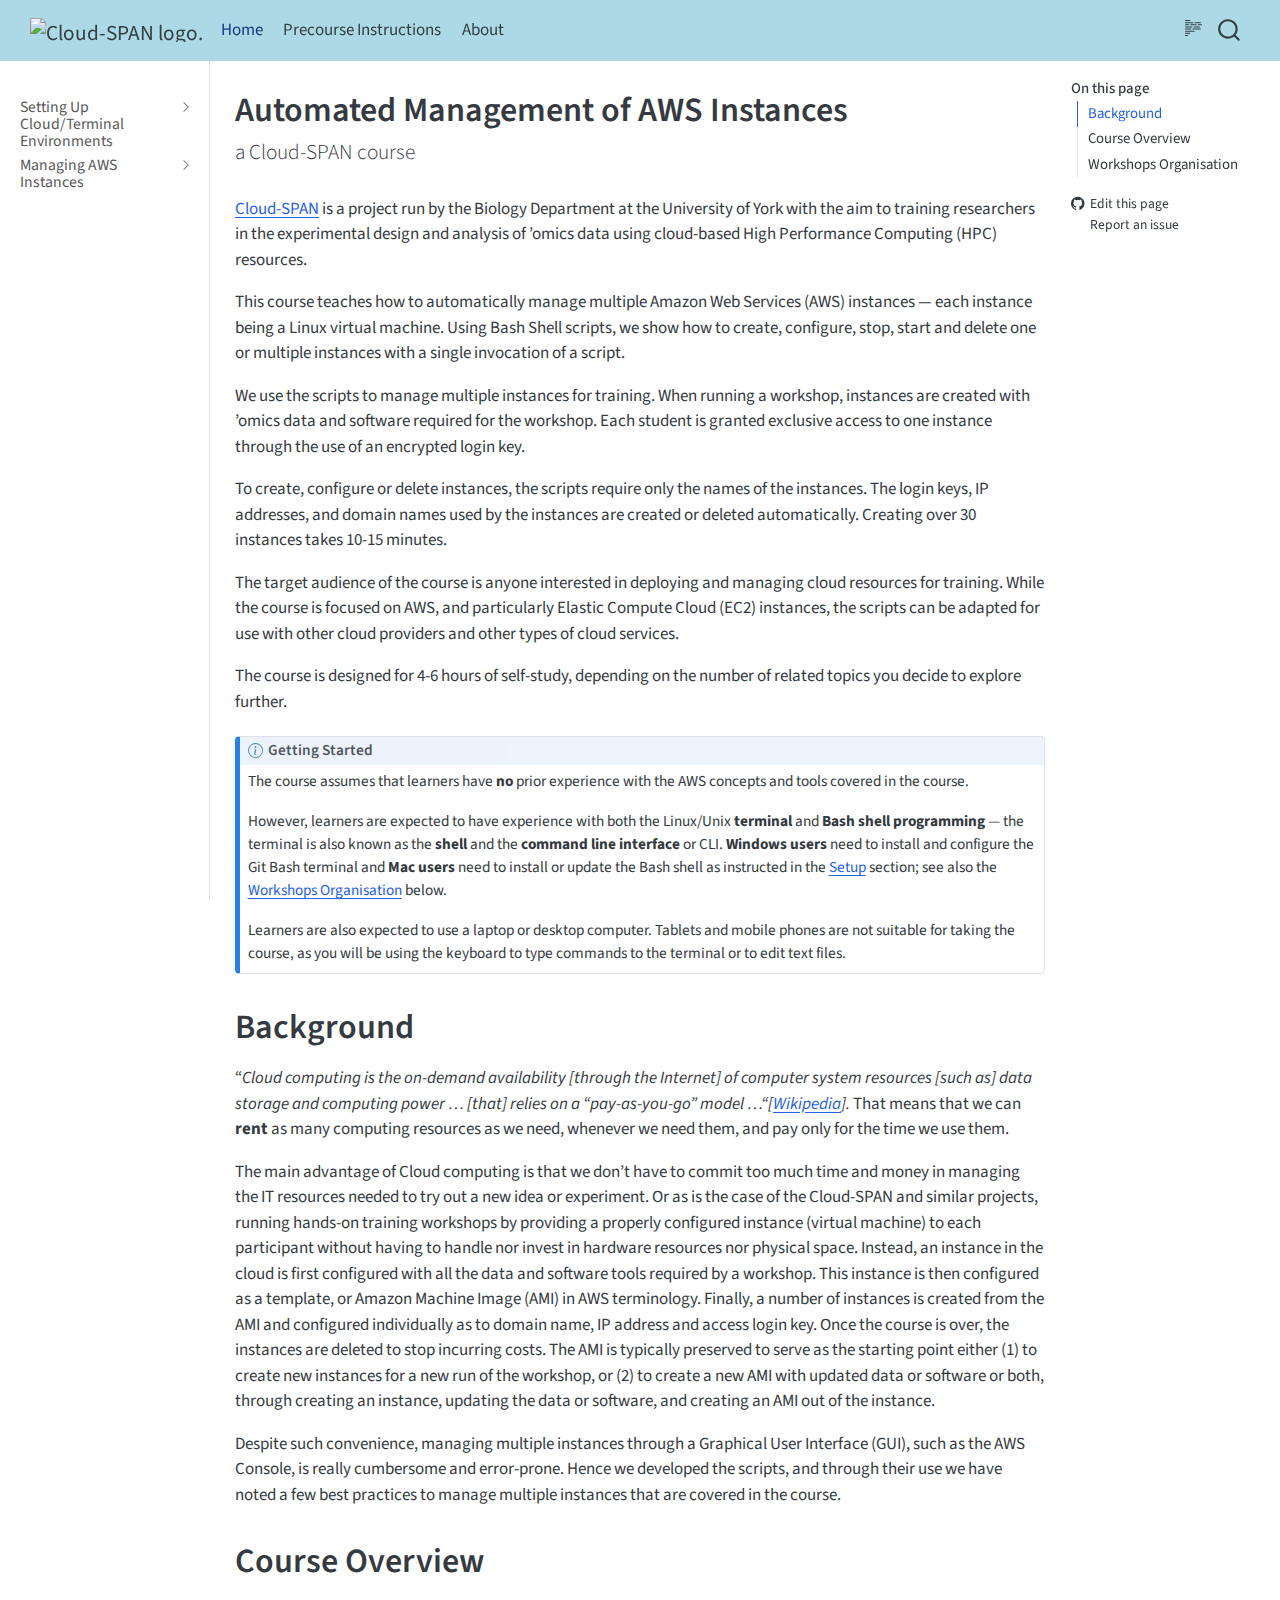
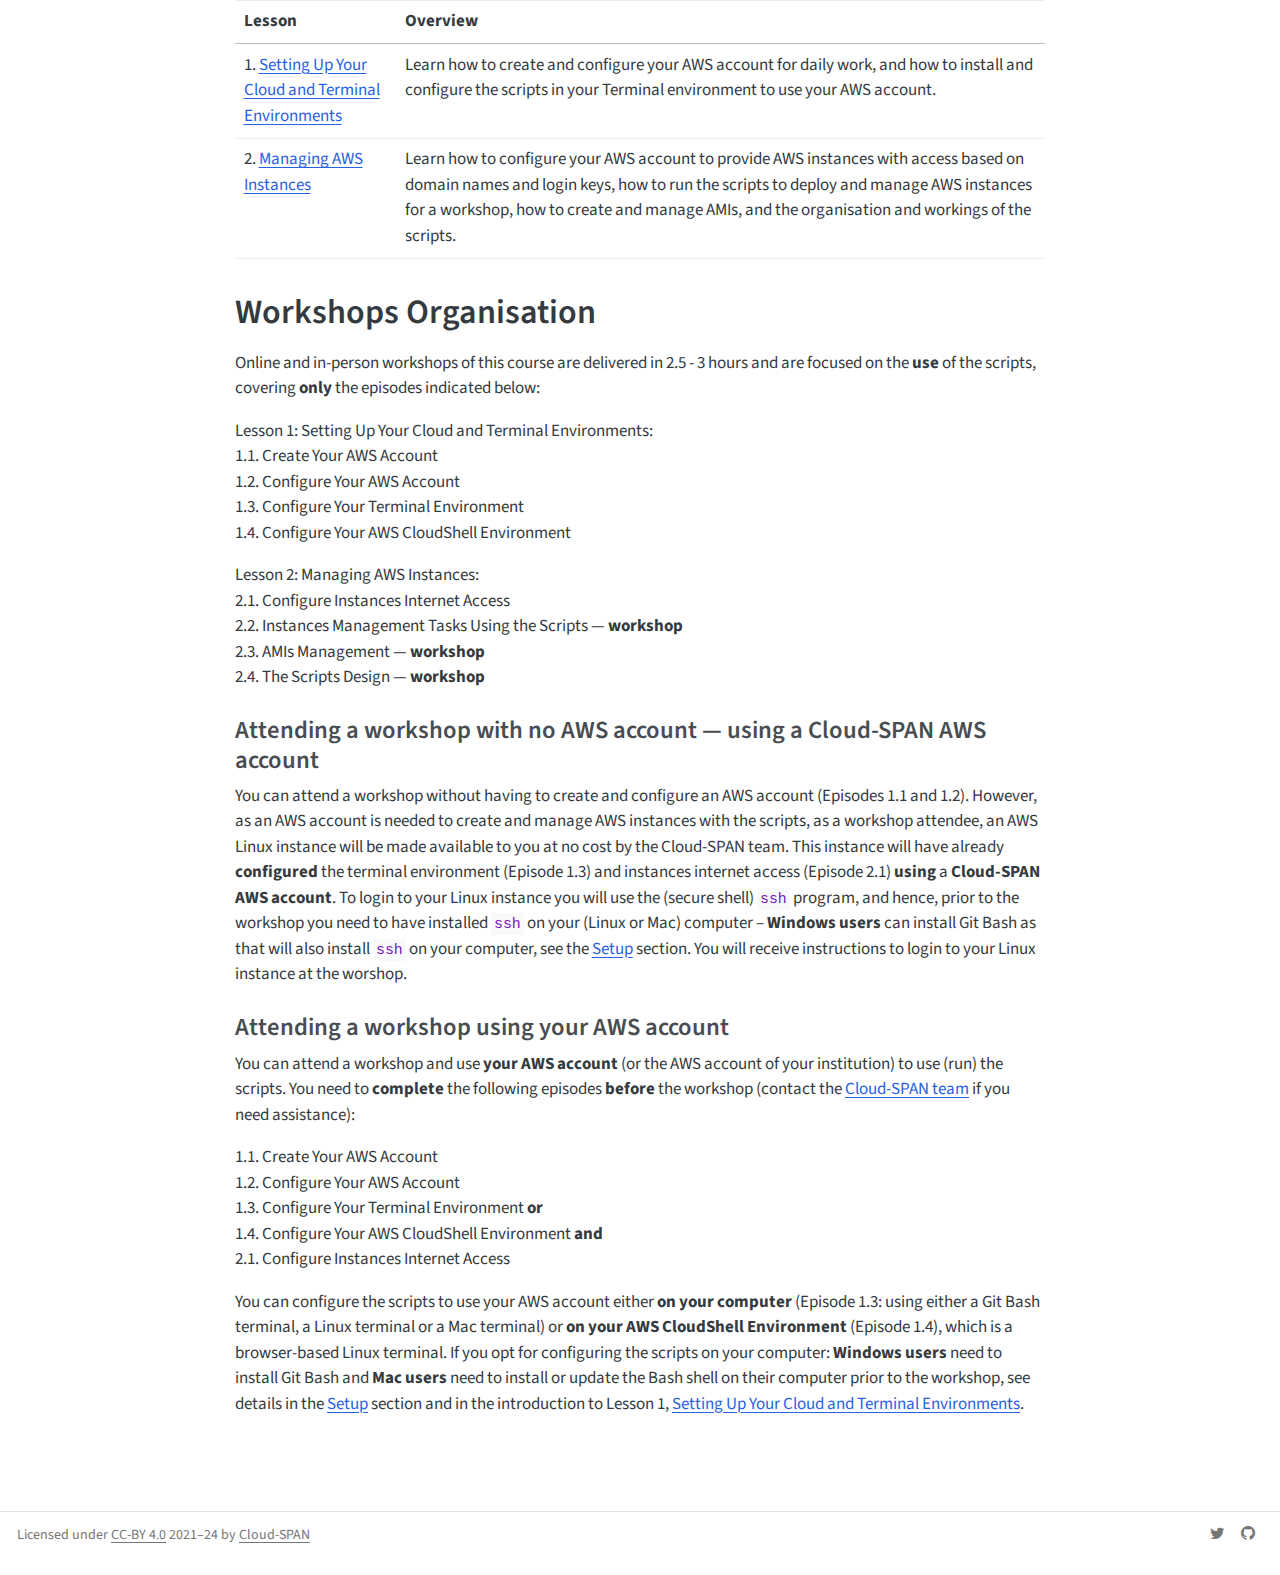
==== index.html @ 90056272 "Built site for gh-pages" ====
<!DOCTYPE html>
<html xmlns="http://www.w3.org/1999/xhtml" lang="en" xml:lang="en"><head>

<meta charset="utf-8">
<meta name="generator" content="quarto-1.4.555">

<meta name="viewport" content="width=device-width, initial-scale=1.0, user-scalable=yes">


<title>Automated Management of AWS Instances</title>
<style>
code{white-space: pre-wrap;}
span.smallcaps{font-variant: small-caps;}
div.columns{display: flex; gap: min(4vw, 1.5em);}
div.column{flex: auto; overflow-x: auto;}
div.hanging-indent{margin-left: 1.5em; text-indent: -1.5em;}
ul.task-list{list-style: none;}
ul.task-list li input[type="checkbox"] {
  width: 0.8em;
  margin: 0 0.8em 0.2em -1em; /* quarto-specific, see https://github.com/quarto-dev/quarto-cli/issues/4556 */ 
  vertical-align: middle;
}
</style>


<script src="site_libs/quarto-nav/quarto-nav.js"></script>
<script src="site_libs/clipboard/clipboard.min.js"></script>
<script src="site_libs/quarto-search/autocomplete.umd.js"></script>
<script src="site_libs/quarto-search/fuse.min.js"></script>
<script src="site_libs/quarto-search/quarto-search.js"></script>
<meta name="quarto:offset" content="./">
<link href="./images/cloud-span-icon.png" rel="icon" type="image/png">
<script src="site_libs/quarto-html/quarto.js"></script>
<script src="site_libs/quarto-html/popper.min.js"></script>
<script src="site_libs/quarto-html/tippy.umd.min.js"></script>
<script src="site_libs/quarto-html/anchor.min.js"></script>
<link href="site_libs/quarto-html/tippy.css" rel="stylesheet">
<link href="site_libs/quarto-html/quarto-syntax-highlighting.css" rel="stylesheet" id="quarto-text-highlighting-styles">
<script src="site_libs/bootstrap/bootstrap.min.js"></script>
<link href="site_libs/bootstrap/bootstrap-icons.css" rel="stylesheet">
<link href="site_libs/bootstrap/bootstrap.min.css" rel="stylesheet" id="quarto-bootstrap" data-mode="light">
<script id="quarto-search-options" type="application/json">{
  "location": "navbar",
  "copy-button": false,
  "collapse-after": 3,
  "panel-placement": "end",
  "type": "overlay",
  "limit": 50,
  "keyboard-shortcut": [
    "f",
    "/",
    "s"
  ],
  "show-item-context": false,
  "language": {
    "search-no-results-text": "No results",
    "search-matching-documents-text": "matching documents",
    "search-copy-link-title": "Copy link to search",
    "search-hide-matches-text": "Hide additional matches",
    "search-more-match-text": "more match in this document",
    "search-more-matches-text": "more matches in this document",
    "search-clear-button-title": "Clear",
    "search-text-placeholder": "",
    "search-detached-cancel-button-title": "Cancel",
    "search-submit-button-title": "Submit",
    "search-label": "Search"
  }
}</script>


<link rel="stylesheet" href="styles.css">
</head>

<body class="nav-sidebar docked nav-fixed">

<div id="quarto-search-results"></div>
  <header id="quarto-header" class="headroom fixed-top">
    <nav class="navbar navbar-expand-lg " data-bs-theme="dark">
      <div class="navbar-container container-fluid">
      <div class="navbar-brand-container mx-auto">
    <a href="./index.html" class="navbar-brand navbar-brand-logo">
    <img src="./images/cloud-span-icon.png" alt="Cloud-SPAN logo." class="navbar-logo">
    </a>
  </div>
            <div id="quarto-search" class="" title="Search"></div>
          <button class="navbar-toggler" type="button" data-bs-toggle="collapse" data-bs-target="#navbarCollapse" aria-controls="navbarCollapse" aria-expanded="false" aria-label="Toggle navigation" onclick="if (window.quartoToggleHeadroom) { window.quartoToggleHeadroom(); }">
  <span class="navbar-toggler-icon"></span>
</button>
          <div class="collapse navbar-collapse" id="navbarCollapse">
            <ul class="navbar-nav navbar-nav-scroll me-auto">
  <li class="nav-item">
    <a class="nav-link active" href="./index.html" aria-current="page"> 
<span class="menu-text">Home</span></a>
  </li>  
  <li class="nav-item">
    <a class="nav-link" href="./docs/miscellanea/precourse-instructions.html"> 
<span class="menu-text">Precourse Instructions</span></a>
  </li>  
  <li class="nav-item">
    <a class="nav-link" href="./docs/miscellanea/about.html"> 
<span class="menu-text">About</span></a>
  </li>  
</ul>
          </div> <!-- /navcollapse -->
          <div class="quarto-navbar-tools">
  <a href="" class="quarto-reader-toggle quarto-navigation-tool px-1" onclick="window.quartoToggleReader(); return false;" title="Toggle reader mode">
  <div class="quarto-reader-toggle-btn">
  <i class="bi"></i>
  </div>
</a>
</div>
      </div> <!-- /container-fluid -->
    </nav>
  <nav class="quarto-secondary-nav">
    <div class="container-fluid d-flex">
      <button type="button" class="quarto-btn-toggle btn" data-bs-toggle="collapse" data-bs-target=".quarto-sidebar-collapse-item" aria-controls="quarto-sidebar" aria-expanded="false" aria-label="Toggle sidebar navigation" onclick="if (window.quartoToggleHeadroom) { window.quartoToggleHeadroom(); }">
        <i class="bi bi-layout-text-sidebar-reverse"></i>
      </button>
        <nav class="quarto-page-breadcrumbs" aria-label="breadcrumb"><ol class="breadcrumb"><li class="breadcrumb-item">Automated Management of AWS Instances</li></ol></nav>
        <a class="flex-grow-1" role="button" data-bs-toggle="collapse" data-bs-target=".quarto-sidebar-collapse-item" aria-controls="quarto-sidebar" aria-expanded="false" aria-label="Toggle sidebar navigation" onclick="if (window.quartoToggleHeadroom) { window.quartoToggleHeadroom(); }">      
        </a>
    </div>
  </nav>
</header>
<!-- content -->
<div id="quarto-content" class="quarto-container page-columns page-rows-contents page-layout-full page-navbar">
<!-- sidebar -->
  <nav id="quarto-sidebar" class="sidebar collapse collapse-horizontal quarto-sidebar-collapse-item sidebar-navigation docked overflow-auto">
    <div class="sidebar-menu-container"> 
    <ul class="list-unstyled mt-1">
        <li class="sidebar-item sidebar-item-section">
      <div class="sidebar-item-container"> 
            <a href="./docs/lesson01-setting-work-envs/index.html" class="sidebar-item-text sidebar-link">
 <span class="menu-text">Setting Up Cloud/Terminal Environments</span></a>
          <a class="sidebar-item-toggle text-start collapsed" data-bs-toggle="collapse" data-bs-target="#quarto-sidebar-section-1" aria-expanded="false" aria-label="Toggle section">
            <i class="bi bi-chevron-right ms-2"></i>
          </a> 
      </div>
      <ul id="quarto-sidebar-section-1" class="collapse list-unstyled sidebar-section depth1 ">  
          <li class="sidebar-item">
  <div class="sidebar-item-container"> 
  <a href="./docs/lesson01-setting-work-envs/01-create-aws-account.html" class="sidebar-item-text sidebar-link">
 <span class="menu-text">Create Your AWS Account</span></a>
  </div>
</li>
          <li class="sidebar-item">
  <div class="sidebar-item-container"> 
  <a href="./docs/lesson01-setting-work-envs/02-configure-account.html" class="sidebar-item-text sidebar-link">
 <span class="menu-text">Configure Your AWS Account</span></a>
  </div>
</li>
          <li class="sidebar-item">
  <div class="sidebar-item-container"> 
  <a href="./docs/lesson01-setting-work-envs/03-configure-terminal.html" class="sidebar-item-text sidebar-link">
 <span class="menu-text">Configure Your Terminal Environment</span></a>
  </div>
</li>
          <li class="sidebar-item">
  <div class="sidebar-item-container"> 
  <a href="./docs/lesson01-setting-work-envs/04-configure-cloudshell.html" class="sidebar-item-text sidebar-link">
 <span class="menu-text">Configure Your AWS CloudShell Environment</span></a>
  </div>
</li>
      </ul>
  </li>
        <li class="sidebar-item sidebar-item-section">
      <div class="sidebar-item-container"> 
            <a href="./docs/lesson02-managing-aws-instances/index.html" class="sidebar-item-text sidebar-link">
 <span class="menu-text">Managing AWS Instances</span></a>
          <a class="sidebar-item-toggle text-start collapsed" data-bs-toggle="collapse" data-bs-target="#quarto-sidebar-section-2" aria-expanded="false" aria-label="Toggle section">
            <i class="bi bi-chevron-right ms-2"></i>
          </a> 
      </div>
      <ul id="quarto-sidebar-section-2" class="collapse list-unstyled sidebar-section depth1 ">  
          <li class="sidebar-item">
  <div class="sidebar-item-container"> 
  <a href="./docs/lesson02-managing-aws-instances/01-configure-instances-internet.html" class="sidebar-item-text sidebar-link">
 <span class="menu-text">01-configure-instances-internet.html</span></a>
  </div>
</li>
          <li class="sidebar-item">
  <div class="sidebar-item-container"> 
  <a href="./docs/lesson02-managing-aws-instances/02-instances-management.html" class="sidebar-item-text sidebar-link">
 <span class="menu-text">02-instances-management.html</span></a>
  </div>
</li>
          <li class="sidebar-item">
 <span class="menu-text">docs/lesson02-managing-aws-instances/03-amis-management.qmd</span>
  </li>
          <li class="sidebar-item">
 <span class="menu-text">docs/lesson02-managing-aws-instances/03-scripts-design.qmd</span>
  </li>
      </ul>
  </li>
    </ul>
    </div>
</nav>
<div id="quarto-sidebar-glass" class="quarto-sidebar-collapse-item" data-bs-toggle="collapse" data-bs-target=".quarto-sidebar-collapse-item"></div>
<!-- margin-sidebar -->
    <div id="quarto-margin-sidebar" class="sidebar margin-sidebar">
        <nav id="TOC" role="doc-toc" class="toc-active">
    <h2 id="toc-title">On this page</h2>
   
  <ul>
  <li><a href="#background" id="toc-background" class="nav-link active" data-scroll-target="#background">Background</a></li>
  <li><a href="#course-overview" id="toc-course-overview" class="nav-link" data-scroll-target="#course-overview">Course Overview</a></li>
  <li><a href="#workshops-organisation" id="toc-workshops-organisation" class="nav-link" data-scroll-target="#workshops-organisation">Workshops Organisation</a>
  <ul class="collapse">
  <li><a href="#attending-a-workshop-with-no-aws-account-using-a-cloud-span-aws-account" id="toc-attending-a-workshop-with-no-aws-account-using-a-cloud-span-aws-account" class="nav-link" data-scroll-target="#attending-a-workshop-with-no-aws-account-using-a-cloud-span-aws-account">Attending a workshop with no AWS account — using a Cloud-SPAN AWS account</a></li>
  <li><a href="#attending-a-workshop-using-your-aws-account" id="toc-attending-a-workshop-using-your-aws-account" class="nav-link" data-scroll-target="#attending-a-workshop-using-your-aws-account">Attending a workshop using your AWS account</a></li>
  </ul></li>
  </ul>
<div class="toc-actions"><ul><li><a href="https://github.com/Cloud-SPAN/nerc-metagenomics-v2q/edit/main/index.qmd" class="toc-action"><i class="bi bi-github"></i>Edit this page</a></li><li><a href="https://github.com/Cloud-SPAN/nerc-metagenomics-v2q/issues/new" class="toc-action"><i class="bi empty"></i>Report an issue</a></li></ul></div></nav>
    </div>
<!-- main -->
<main class="content column-body" id="quarto-document-content">

<header id="title-block-header" class="quarto-title-block default">
<div class="quarto-title">
<h1 class="title">Automated Management of AWS Instances</h1>
<p class="subtitle lead">a Cloud-SPAN course</p>
</div>



<div class="quarto-title-meta column-body">

    
  
    
  </div>
  


</header>


<p><a href="https://cloud-span.york.ac.uk">Cloud-SPAN</a> is a project run by the Biology Department at the University of York with the aim to training researchers in the experimental design and analysis of ’omics data using cloud-based High Performance Computing (HPC) resources.</p>
<p>This course teaches how to automatically manage multiple Amazon Web Services (AWS) instances — each instance being a Linux virtual machine. Using Bash Shell scripts, we show how to create, configure, stop, start and delete one or multiple instances with a single invocation of a script.</p>
<p>We use the scripts to manage multiple instances for training. When running a workshop, instances are created with ’omics data and software required for the workshop. Each student is granted exclusive access to one instance through the use of an encrypted login key.</p>
<p>To create, configure or delete instances, the scripts require only the names of the instances. The login keys, IP addresses, and domain names used by the instances are created or deleted automatically. Creating over 30 instances takes 10-15 minutes.</p>
<p>The target audience of the course is anyone interested in deploying and managing cloud resources for training. While the course is focused on AWS, and particularly Elastic Compute Cloud (EC2) instances, the scripts can be adapted for use with other cloud providers and other types of cloud services.</p>
<p>The course is designed for 4-6 hours of self-study, depending on the number of related topics you decide to explore further.</p>
<div class="callout callout-style-default callout-note callout-titled">
<div class="callout-header d-flex align-content-center">
<div class="callout-icon-container">
<i class="callout-icon"></i>
</div>
<div class="callout-title-container flex-fill">
Getting Started
</div>
</div>
<div class="callout-body-container callout-body">
<p>The course assumes that learners have <strong>no</strong> prior experience with the AWS concepts and tools covered in the course.</p>
<p>However, learners are expected to have experience with both the Linux/Unix <strong>terminal</strong> and <strong>Bash shell programming</strong> — the terminal is also known as the <strong>shell</strong> and the <strong>command line interface</strong> or CLI. <strong>Windows users</strong> need to install and configure the Git Bash terminal and <strong>Mac users</strong> need to install or update the Bash shell as instructed in the <a href="./docs/miscellanea/precourse-instructions.html">Setup</a> section; see also the <a href="#workshops-organisation">Workshops Organisation</a> below.</p>
<p>Learners are also expected to use a laptop or desktop computer. Tablets and mobile phones are not suitable for taking the course, as you will be using the keyboard to type commands to the terminal or to edit text files.</p>
</div>
</div>
<section id="background" class="level1">
<h1>Background</h1>
<p>“<em>Cloud computing is the on-demand availability [through the Internet] of computer system resources [such as] data storage and computing power … [that] relies on a “pay-as-you-go” model …“[<a href="https://en.wikipedia.org/wiki/Cloud_computing">Wikipedia</a>].</em> That means that we can <strong>rent</strong> as many computing resources as we need, whenever we need them, and pay only for the time we use them.</p>
<p>The main advantage of Cloud computing is that we don’t have to commit too much time and money in managing the IT resources needed to try out a new idea or experiment. Or as is the case of the Cloud-SPAN and similar projects, running hands-on training workshops by providing a properly configured instance (virtual machine) to each participant without having to handle nor invest in hardware resources nor physical space. Instead, an instance in the cloud is first configured with all the data and software tools required by a workshop. This instance is then configured as a template, or Amazon Machine Image (AMI) in AWS terminology. Finally, a number of instances is created from the AMI and configured individually as to domain name, IP address and access login key. Once the course is over, the instances are deleted to stop incurring costs. The AMI is typically preserved to serve as the starting point either (1) to create new instances for a new run of the workshop, or (2) to create a new AMI with updated data or software or both, through creating an instance, updating the data or software, and creating an AMI out of the instance.</p>
<p>Despite such convenience, managing multiple instances through a Graphical User Interface (GUI), such as the AWS Console, is really cumbersome and error-prone. Hence we developed the scripts, and through their use we have noted a few best practices to manage multiple instances that are covered in the course.</p>
</section>
<section id="course-overview" class="level1">
<h1>Course Overview</h1>
<table class="caption-top table">
<thead>
<tr class="header">
<th>Lesson</th>
<th>Overview</th>
</tr>
</thead>
<tbody>
<tr class="odd">
<td>1. <a href="https://cloud-span.github.io/cloud-admin-guide-1-setting-work-environments/">Setting Up Your Cloud and Terminal Environments</a></td>
<td>Learn how to create and configure your AWS account for daily work, and how to install and configure the scripts in your Terminal environment to use your AWS account.</td>
</tr>
<tr class="even">
<td>2. <a href="https://cloud-span.github.io/cloud-admin-guide-2-managing-aws-instances/">Managing AWS Instances</a></td>
<td>Learn how to configure your AWS account to provide AWS instances with access based on domain names and login keys, how to run the scripts to deploy and manage AWS instances for a workshop, how to create and manage AMIs, and the organisation and workings of the scripts.</td>
</tr>
</tbody>
</table>
</section>
<section id="workshops-organisation" class="level1">
<h1>Workshops Organisation</h1>
<p>Online and in-person workshops of this course are delivered in 2.5 - 3 hours and are focused on the <strong>use</strong> of the scripts, covering <strong>only</strong> the episodes indicated below:</p>
<p>Lesson 1: Setting Up Your Cloud and Terminal Environments:<br>
1.1. Create Your AWS Account<br>
1.2. Configure Your AWS Account<br>
1.3. Configure Your Terminal Environment<br>
1.4. Configure Your AWS CloudShell Environment</p>
<p>Lesson 2: Managing AWS Instances:<br>
2.1. Configure Instances Internet Access<br>
2.2. Instances Management Tasks Using the Scripts — <strong>workshop</strong><br>
2.3. AMIs Management — <strong>workshop</strong><br>
2.4. The Scripts Design — <strong>workshop</strong></p>
<section id="attending-a-workshop-with-no-aws-account-using-a-cloud-span-aws-account" class="level3">
<h3 class="anchored" data-anchor-id="attending-a-workshop-with-no-aws-account-using-a-cloud-span-aws-account">Attending a workshop with no AWS account — using a Cloud-SPAN AWS account</h3>
<p>You can attend a workshop without having to create and configure an AWS account (Episodes 1.1 and 1.2). However, as an AWS account is needed to create and manage AWS instances with the scripts, as a workshop attendee, an AWS Linux instance will be made available to you at no cost by the Cloud-SPAN team. This instance will have already <strong>configured</strong> the terminal environment (Episode 1.3) and instances internet access (Episode 2.1) <strong>using</strong> a <strong>Cloud-SPAN AWS account</strong>. To login to your Linux instance you will use the (secure shell) <code>ssh</code> program, and hence, prior to the workshop you need to have installed <code>ssh</code> on your (Linux or Mac) computer – <strong>Windows users</strong> can install Git Bash as that will also install <code>ssh</code> on your computer, see the <a href="./setup">Setup</a> section. You will receive instructions to login to your Linux instance at the worshop.</p>
</section>
<section id="attending-a-workshop-using-your-aws-account" class="level3">
<h3 class="anchored" data-anchor-id="attending-a-workshop-using-your-aws-account">Attending a workshop using your AWS account</h3>
<p>You can attend a workshop and use <strong>your AWS account</strong> (or the AWS account of your institution) to use (run) the scripts. You need to <strong>complete</strong> the following episodes <strong>before</strong> the workshop (contact the <a href="https://cloud-span.york.ac.uk/contact">Cloud-SPAN team</a> if you need assistance):</p>
<p>1.1. Create Your AWS Account<br>
1.2. Configure Your AWS Account<br>
1.3. Configure Your Terminal Environment <strong>or</strong><br>
1.4. Configure Your AWS CloudShell Environment <strong>and</strong><br>
2.1. Configure Instances Internet Access</p>
<p>You can configure the scripts to use your AWS account either <strong>on your computer</strong> (Episode 1.3: using either a Git Bash terminal, a Linux terminal or a Mac terminal) or <strong>on your AWS CloudShell Environment</strong> (Episode 1.4), which is a browser-based Linux terminal. If you opt for configuring the scripts on your computer: <strong>Windows users</strong> need to install Git Bash and&nbsp;<strong>Mac users</strong> need to install or update the Bash shell on their computer prior to the workshop, see details in the <a href="./setup">Setup</a> section and in the introduction to Lesson 1, <a href="https://cloud-span.github.io/cloud-admin-guide-1-setting-work-environments/">Setting Up Your Cloud and Terminal Environments</a>.</p>


</section>
</section>

<a onclick="window.scrollTo(0, 0); return false;" role="button" id="quarto-back-to-top"><i class="bi bi-arrow-up"></i> Back to top</a></main> <!-- /main -->
<script id="quarto-html-after-body" type="application/javascript">
window.document.addEventListener("DOMContentLoaded", function (event) {
  const toggleBodyColorMode = (bsSheetEl) => {
    const mode = bsSheetEl.getAttribute("data-mode");
    const bodyEl = window.document.querySelector("body");
    if (mode === "dark") {
      bodyEl.classList.add("quarto-dark");
      bodyEl.classList.remove("quarto-light");
    } else {
      bodyEl.classList.add("quarto-light");
      bodyEl.classList.remove("quarto-dark");
    }
  }
  const toggleBodyColorPrimary = () => {
    const bsSheetEl = window.document.querySelector("link#quarto-bootstrap");
    if (bsSheetEl) {
      toggleBodyColorMode(bsSheetEl);
    }
  }
  toggleBodyColorPrimary();  
  const icon = "";
  const anchorJS = new window.AnchorJS();
  anchorJS.options = {
    placement: 'right',
    icon: icon
  };
  anchorJS.add('.anchored');
  const isCodeAnnotation = (el) => {
    for (const clz of el.classList) {
      if (clz.startsWith('code-annotation-')) {                     
        return true;
      }
    }
    return false;
  }
  const clipboard = new window.ClipboardJS('.code-copy-button', {
    text: function(trigger) {
      const codeEl = trigger.previousElementSibling.cloneNode(true);
      for (const childEl of codeEl.children) {
        if (isCodeAnnotation(childEl)) {
          childEl.remove();
        }
      }
      return codeEl.innerText;
    }
  });
  clipboard.on('success', function(e) {
    // button target
    const button = e.trigger;
    // don't keep focus
    button.blur();
    // flash "checked"
    button.classList.add('code-copy-button-checked');
    var currentTitle = button.getAttribute("title");
    button.setAttribute("title", "Copied!");
    let tooltip;
    if (window.bootstrap) {
      button.setAttribute("data-bs-toggle", "tooltip");
      button.setAttribute("data-bs-placement", "left");
      button.setAttribute("data-bs-title", "Copied!");
      tooltip = new bootstrap.Tooltip(button, 
        { trigger: "manual", 
          customClass: "code-copy-button-tooltip",
          offset: [0, -8]});
      tooltip.show();    
    }
    setTimeout(function() {
      if (tooltip) {
        tooltip.hide();
        button.removeAttribute("data-bs-title");
        button.removeAttribute("data-bs-toggle");
        button.removeAttribute("data-bs-placement");
      }
      button.setAttribute("title", currentTitle);
      button.classList.remove('code-copy-button-checked');
    }, 1000);
    // clear code selection
    e.clearSelection();
  });
    var localhostRegex = new RegExp(/^(?:http|https):\/\/localhost\:?[0-9]*\//);
    var mailtoRegex = new RegExp(/^mailto:/);
      var filterRegex = new RegExp("https:\/\/Cloud-SPAN\.github\.io\/cloud-admin-guide-v2q\/");
    var isInternal = (href) => {
        return filterRegex.test(href) || localhostRegex.test(href) || mailtoRegex.test(href);
    }
    // Inspect non-navigation links and adorn them if external
 	var links = window.document.querySelectorAll('a[href]:not(.nav-link):not(.navbar-brand):not(.toc-action):not(.sidebar-link):not(.sidebar-item-toggle):not(.pagination-link):not(.no-external):not([aria-hidden]):not(.dropdown-item):not(.quarto-navigation-tool)');
    for (var i=0; i<links.length; i++) {
      const link = links[i];
      if (!isInternal(link.href)) {
        // undo the damage that might have been done by quarto-nav.js in the case of
        // links that we want to consider external
        if (link.dataset.originalHref !== undefined) {
          link.href = link.dataset.originalHref;
        }
      }
    }
  function tippyHover(el, contentFn, onTriggerFn, onUntriggerFn) {
    const config = {
      allowHTML: true,
      maxWidth: 500,
      delay: 100,
      arrow: false,
      appendTo: function(el) {
          return el.parentElement;
      },
      interactive: true,
      interactiveBorder: 10,
      theme: 'quarto',
      placement: 'bottom-start',
    };
    if (contentFn) {
      config.content = contentFn;
    }
    if (onTriggerFn) {
      config.onTrigger = onTriggerFn;
    }
    if (onUntriggerFn) {
      config.onUntrigger = onUntriggerFn;
    }
    window.tippy(el, config); 
  }
  const noterefs = window.document.querySelectorAll('a[role="doc-noteref"]');
  for (var i=0; i<noterefs.length; i++) {
    const ref = noterefs[i];
    tippyHover(ref, function() {
      // use id or data attribute instead here
      let href = ref.getAttribute('data-footnote-href') || ref.getAttribute('href');
      try { href = new URL(href).hash; } catch {}
      const id = href.replace(/^#\/?/, "");
      const note = window.document.getElementById(id);
      if (note) {
        return note.innerHTML;
      } else {
        return "";
      }
    });
  }
  const xrefs = window.document.querySelectorAll('a.quarto-xref');
  const processXRef = (id, note) => {
    // Strip column container classes
    const stripColumnClz = (el) => {
      el.classList.remove("page-full", "page-columns");
      if (el.children) {
        for (const child of el.children) {
          stripColumnClz(child);
        }
      }
    }
    stripColumnClz(note)
    if (id === null || id.startsWith('sec-')) {
      // Special case sections, only their first couple elements
      const container = document.createElement("div");
      if (note.children && note.children.length > 2) {
        container.appendChild(note.children[0].cloneNode(true));
        for (let i = 1; i < note.children.length; i++) {
          const child = note.children[i];
          if (child.tagName === "P" && child.innerText === "") {
            continue;
          } else {
            container.appendChild(child.cloneNode(true));
            break;
          }
        }
        if (window.Quarto?.typesetMath) {
          window.Quarto.typesetMath(container);
        }
        return container.innerHTML
      } else {
        if (window.Quarto?.typesetMath) {
          window.Quarto.typesetMath(note);
        }
        return note.innerHTML;
      }
    } else {
      // Remove any anchor links if they are present
      const anchorLink = note.querySelector('a.anchorjs-link');
      if (anchorLink) {
        anchorLink.remove();
      }
      if (window.Quarto?.typesetMath) {
        window.Quarto.typesetMath(note);
      }
      // TODO in 1.5, we should make sure this works without a callout special case
      if (note.classList.contains("callout")) {
        return note.outerHTML;
      } else {
        return note.innerHTML;
      }
    }
  }
  for (var i=0; i<xrefs.length; i++) {
    const xref = xrefs[i];
    tippyHover(xref, undefined, function(instance) {
      instance.disable();
      let url = xref.getAttribute('href');
      let hash = undefined; 
      if (url.startsWith('#')) {
        hash = url;
      } else {
        try { hash = new URL(url).hash; } catch {}
      }
      if (hash) {
        const id = hash.replace(/^#\/?/, "");
        const note = window.document.getElementById(id);
        if (note !== null) {
          try {
            const html = processXRef(id, note.cloneNode(true));
            instance.setContent(html);
          } finally {
            instance.enable();
            instance.show();
          }
        } else {
          // See if we can fetch this
          fetch(url.split('#')[0])
          .then(res => res.text())
          .then(html => {
            const parser = new DOMParser();
            const htmlDoc = parser.parseFromString(html, "text/html");
            const note = htmlDoc.getElementById(id);
            if (note !== null) {
              const html = processXRef(id, note);
              instance.setContent(html);
            } 
          }).finally(() => {
            instance.enable();
            instance.show();
          });
        }
      } else {
        // See if we can fetch a full url (with no hash to target)
        // This is a special case and we should probably do some content thinning / targeting
        fetch(url)
        .then(res => res.text())
        .then(html => {
          const parser = new DOMParser();
          const htmlDoc = parser.parseFromString(html, "text/html");
          const note = htmlDoc.querySelector('main.content');
          if (note !== null) {
            // This should only happen for chapter cross references
            // (since there is no id in the URL)
            // remove the first header
            if (note.children.length > 0 && note.children[0].tagName === "HEADER") {
              note.children[0].remove();
            }
            const html = processXRef(null, note);
            instance.setContent(html);
          } 
        }).finally(() => {
          instance.enable();
          instance.show();
        });
      }
    }, function(instance) {
    });
  }
      let selectedAnnoteEl;
      const selectorForAnnotation = ( cell, annotation) => {
        let cellAttr = 'data-code-cell="' + cell + '"';
        let lineAttr = 'data-code-annotation="' +  annotation + '"';
        const selector = 'span[' + cellAttr + '][' + lineAttr + ']';
        return selector;
      }
      const selectCodeLines = (annoteEl) => {
        const doc = window.document;
        const targetCell = annoteEl.getAttribute("data-target-cell");
        const targetAnnotation = annoteEl.getAttribute("data-target-annotation");
        const annoteSpan = window.document.querySelector(selectorForAnnotation(targetCell, targetAnnotation));
        const lines = annoteSpan.getAttribute("data-code-lines").split(",");
        const lineIds = lines.map((line) => {
          return targetCell + "-" + line;
        })
        let top = null;
        let height = null;
        let parent = null;
        if (lineIds.length > 0) {
            //compute the position of the single el (top and bottom and make a div)
            const el = window.document.getElementById(lineIds[0]);
            top = el.offsetTop;
            height = el.offsetHeight;
            parent = el.parentElement.parentElement;
          if (lineIds.length > 1) {
            const lastEl = window.document.getElementById(lineIds[lineIds.length - 1]);
            const bottom = lastEl.offsetTop + lastEl.offsetHeight;
            height = bottom - top;
          }
          if (top !== null && height !== null && parent !== null) {
            // cook up a div (if necessary) and position it 
            let div = window.document.getElementById("code-annotation-line-highlight");
            if (div === null) {
              div = window.document.createElement("div");
              div.setAttribute("id", "code-annotation-line-highlight");
              div.style.position = 'absolute';
              parent.appendChild(div);
            }
            div.style.top = top - 2 + "px";
            div.style.height = height + 4 + "px";
            div.style.left = 0;
            let gutterDiv = window.document.getElementById("code-annotation-line-highlight-gutter");
            if (gutterDiv === null) {
              gutterDiv = window.document.createElement("div");
              gutterDiv.setAttribute("id", "code-annotation-line-highlight-gutter");
              gutterDiv.style.position = 'absolute';
              const codeCell = window.document.getElementById(targetCell);
              const gutter = codeCell.querySelector('.code-annotation-gutter');
              gutter.appendChild(gutterDiv);
            }
            gutterDiv.style.top = top - 2 + "px";
            gutterDiv.style.height = height + 4 + "px";
          }
          selectedAnnoteEl = annoteEl;
        }
      };
      const unselectCodeLines = () => {
        const elementsIds = ["code-annotation-line-highlight", "code-annotation-line-highlight-gutter"];
        elementsIds.forEach((elId) => {
          const div = window.document.getElementById(elId);
          if (div) {
            div.remove();
          }
        });
        selectedAnnoteEl = undefined;
      };
        // Handle positioning of the toggle
    window.addEventListener(
      "resize",
      throttle(() => {
        elRect = undefined;
        if (selectedAnnoteEl) {
          selectCodeLines(selectedAnnoteEl);
        }
      }, 10)
    );
    function throttle(fn, ms) {
    let throttle = false;
    let timer;
      return (...args) => {
        if(!throttle) { // first call gets through
            fn.apply(this, args);
            throttle = true;
        } else { // all the others get throttled
            if(timer) clearTimeout(timer); // cancel #2
            timer = setTimeout(() => {
              fn.apply(this, args);
              timer = throttle = false;
            }, ms);
        }
      };
    }
      // Attach click handler to the DT
      const annoteDls = window.document.querySelectorAll('dt[data-target-cell]');
      for (const annoteDlNode of annoteDls) {
        annoteDlNode.addEventListener('click', (event) => {
          const clickedEl = event.target;
          if (clickedEl !== selectedAnnoteEl) {
            unselectCodeLines();
            const activeEl = window.document.querySelector('dt[data-target-cell].code-annotation-active');
            if (activeEl) {
              activeEl.classList.remove('code-annotation-active');
            }
            selectCodeLines(clickedEl);
            clickedEl.classList.add('code-annotation-active');
          } else {
            // Unselect the line
            unselectCodeLines();
            clickedEl.classList.remove('code-annotation-active');
          }
        });
      }
  const findCites = (el) => {
    const parentEl = el.parentElement;
    if (parentEl) {
      const cites = parentEl.dataset.cites;
      if (cites) {
        return {
          el,
          cites: cites.split(' ')
        };
      } else {
        return findCites(el.parentElement)
      }
    } else {
      return undefined;
    }
  };
  var bibliorefs = window.document.querySelectorAll('a[role="doc-biblioref"]');
  for (var i=0; i<bibliorefs.length; i++) {
    const ref = bibliorefs[i];
    const citeInfo = findCites(ref);
    if (citeInfo) {
      tippyHover(citeInfo.el, function() {
        var popup = window.document.createElement('div');
        citeInfo.cites.forEach(function(cite) {
          var citeDiv = window.document.createElement('div');
          citeDiv.classList.add('hanging-indent');
          citeDiv.classList.add('csl-entry');
          var biblioDiv = window.document.getElementById('ref-' + cite);
          if (biblioDiv) {
            citeDiv.innerHTML = biblioDiv.innerHTML;
          }
          popup.appendChild(citeDiv);
        });
        return popup.innerHTML;
      });
    }
  }
});
</script>
</div> <!-- /content -->
<footer class="footer">
  <div class="nav-footer">
    <div class="nav-footer-left">
<p>Licensed under <a href="https://creativecommons.org/licenses/by/4.0/">CC-BY 4.0</a> 2021–24 by <a href="https://cloud-span.york.ac.uk/">Cloud-SPAN</a></p>
</div>   
    <div class="nav-footer-center">
      &nbsp;
    <div class="toc-actions d-sm-block d-md-none"><ul><li><a href="https://github.com/Cloud-SPAN/nerc-metagenomics-v2q/edit/main/index.qmd" class="toc-action"><i class="bi bi-github"></i>Edit this page</a></li><li><a href="https://github.com/Cloud-SPAN/nerc-metagenomics-v2q/issues/new" class="toc-action"><i class="bi empty"></i>Report an issue</a></li></ul></div></div>
    <div class="nav-footer-right">
      <ul class="footer-items list-unstyled">
    <li class="nav-item compact">
    <a class="nav-link" href="https://twitter.com/SpanCloud">
      <i class="bi bi-twitter" role="img" aria-label="Quarto Twitter">
</i> 
    </a>
  </li>  
    <li class="nav-item compact">
    <a class="nav-link" href="https://github.com/Cloud-SPAN/nerc-metagenomics-v2q">
      <i class="bi bi-github" role="img" aria-label="Quarto GitHub">
</i> 
    </a>
  </li>  
</ul>
    </div>
  </div>
</footer>




</body></html>
---- site_libs/quarto-html/tippy.css ----
.tippy-box[data-animation=fade][data-state=hidden]{opacity:0}[data-tippy-root]{max-width:calc(100vw - 10px)}.tippy-box{position:relative;background-color:#333;color:#fff;border-radius:4px;font-size:14px;line-height:1.4;white-space:normal;outline:0;transition-property:transform,visibility,opacity}.tippy-box[data-placement^=top]>.tippy-arrow{bottom:0}.tippy-box[data-placement^=top]>.tippy-arrow:before{bottom:-7px;left:0;border-width:8px 8px 0;border-top-color:initial;transform-origin:center top}.tippy-box[data-placement^=bottom]>.tippy-arrow{top:0}.tippy-box[data-placement^=bottom]>.tippy-arrow:before{top:-7px;left:0;border-width:0 8px 8px;border-bottom-color:initial;transform-origin:center bottom}.tippy-box[data-placement^=left]>.tippy-arrow{right:0}.tippy-box[data-placement^=left]>.tippy-arrow:before{border-width:8px 0 8px 8px;border-left-color:initial;right:-7px;transform-origin:center left}.tippy-box[data-placement^=right]>.tippy-arrow{left:0}.tippy-box[data-placement^=right]>.tippy-arrow:before{left:-7px;border-width:8px 8px 8px 0;border-right-color:initial;transform-origin:center right}.tippy-box[data-inertia][data-state=visible]{transition-timing-function:cubic-bezier(.54,1.5,.38,1.11)}.tippy-arrow{width:16px;height:16px;color:#333}.tippy-arrow:before{content:"";position:absolute;border-color:transparent;border-style:solid}.tippy-content{position:relative;padding:5px 9px;z-index:1}
---- site_libs/quarto-html/quarto-syntax-highlighting.css ----
/* quarto syntax highlight colors */
:root {
  --quarto-hl-al-color: #ff5555;
  --quarto-hl-an-color: #ff79c6;
  --quarto-hl-at-color: #ff79c6;
  --quarto-hl-bn-color: #bd93f9;
  --quarto-hl-bu-color: #8be9fd;
  --quarto-hl-ch-color: #f1fa8c;
  --quarto-hl-co-color: #6272a4;
  --quarto-hl-cv-color: #8be9fd;
  --quarto-hl-cn-color: #bd93f9;
  --quarto-hl-cf-color: #ff79c6;
  --quarto-hl-dt-color: #8be9fd;
  --quarto-hl-dv-color: #bd93f9;
  --quarto-hl-do-color: #ffb86c;
  --quarto-hl-er-color: #ff5555;
  --quarto-hl-ex-color: #8be9fd;
  --quarto-hl-fl-color: #bd93f9;
  --quarto-hl-fu-color: #50fa7b;
  --quarto-hl-im-color: #ff79c6;
  --quarto-hl-in-color: #f1fa8c;
  --quarto-hl-kw-color: #ff79c6;
  --quarto-hl-op-color: #f8f8f2;
  --quarto-hl-pp-color: #ff79c6;
  --quarto-hl-re-color: #8be9fd;
  --quarto-hl-sc-color: #ff79c6;
  --quarto-hl-ss-color: #f1fa8c;
  --quarto-hl-st-color: #f1fa8c;
  --quarto-hl-va-color: #8be9fd;
  --quarto-hl-vs-color: #f1fa8c;
  --quarto-hl-wa-color: #ff5555;
}

/* other quarto variables */
:root {
  --quarto-font-monospace: SFMono-Regular, Menlo, Monaco, Consolas, "Liberation Mono", "Courier New", monospace;
}

code span.al {
  font-weight: bold;
  color: #ff5555;
}

code span.an {
  color: #ff79c6;
}

code span.at {
  color: #ff79c6;
}

code span.bn {
  color: #bd93f9;
}

code span.bu {
  color: #8be9fd;
}

code span.ch {
  color: #f1fa8c;
}

code span.co {
  color: #6272a4;
}

code span.cv {
  color: #8be9fd;
}

code span.cn {
  font-weight: bold;
  color: #bd93f9;
}

code span.cf {
  color: #ff79c6;
}

code span.dt {
  font-style: italic;
  color: #8be9fd;
}

code span.dv {
  color: #bd93f9;
}

code span.do {
  color: #ffb86c;
}

code span.er {
  color: #ff5555;
  text-decoration: underline;
}

code span.ex {
  color: #8be9fd;
}

code span.fl {
  color: #bd93f9;
}

code span.fu {
  color: #50fa7b;
}

code span.im {
  color: #ff79c6;
}

code span.in {
  color: #f1fa8c;
}

code span.kw {
  color: #ff79c6;
}

pre > code.sourceCode > span {
  color: #f8f8f2;
}

code span {
  color: #f8f8f2;
}

code.sourceCode > span {
  color: #f8f8f2;
}

div.sourceCode,
div.sourceCode pre.sourceCode {
  color: #f8f8f2;
}

code span.op {
  color: #f8f8f2;
}

code span.pp {
  color: #ff79c6;
}

code span.re {
  color: #8be9fd;
}

code span.sc {
  color: #ff79c6;
}

code span.ss {
  color: #f1fa8c;
}

code span.st {
  color: #f1fa8c;
}

code span.va {
  color: #8be9fd;
}

code span.vs {
  color: #f1fa8c;
}

code span.wa {
  color: #ff5555;
}

.prevent-inlining {
  content: "</";
}

/*# sourceMappingURL=debc5d5d77c3f9108843748ff7464032.css.map */
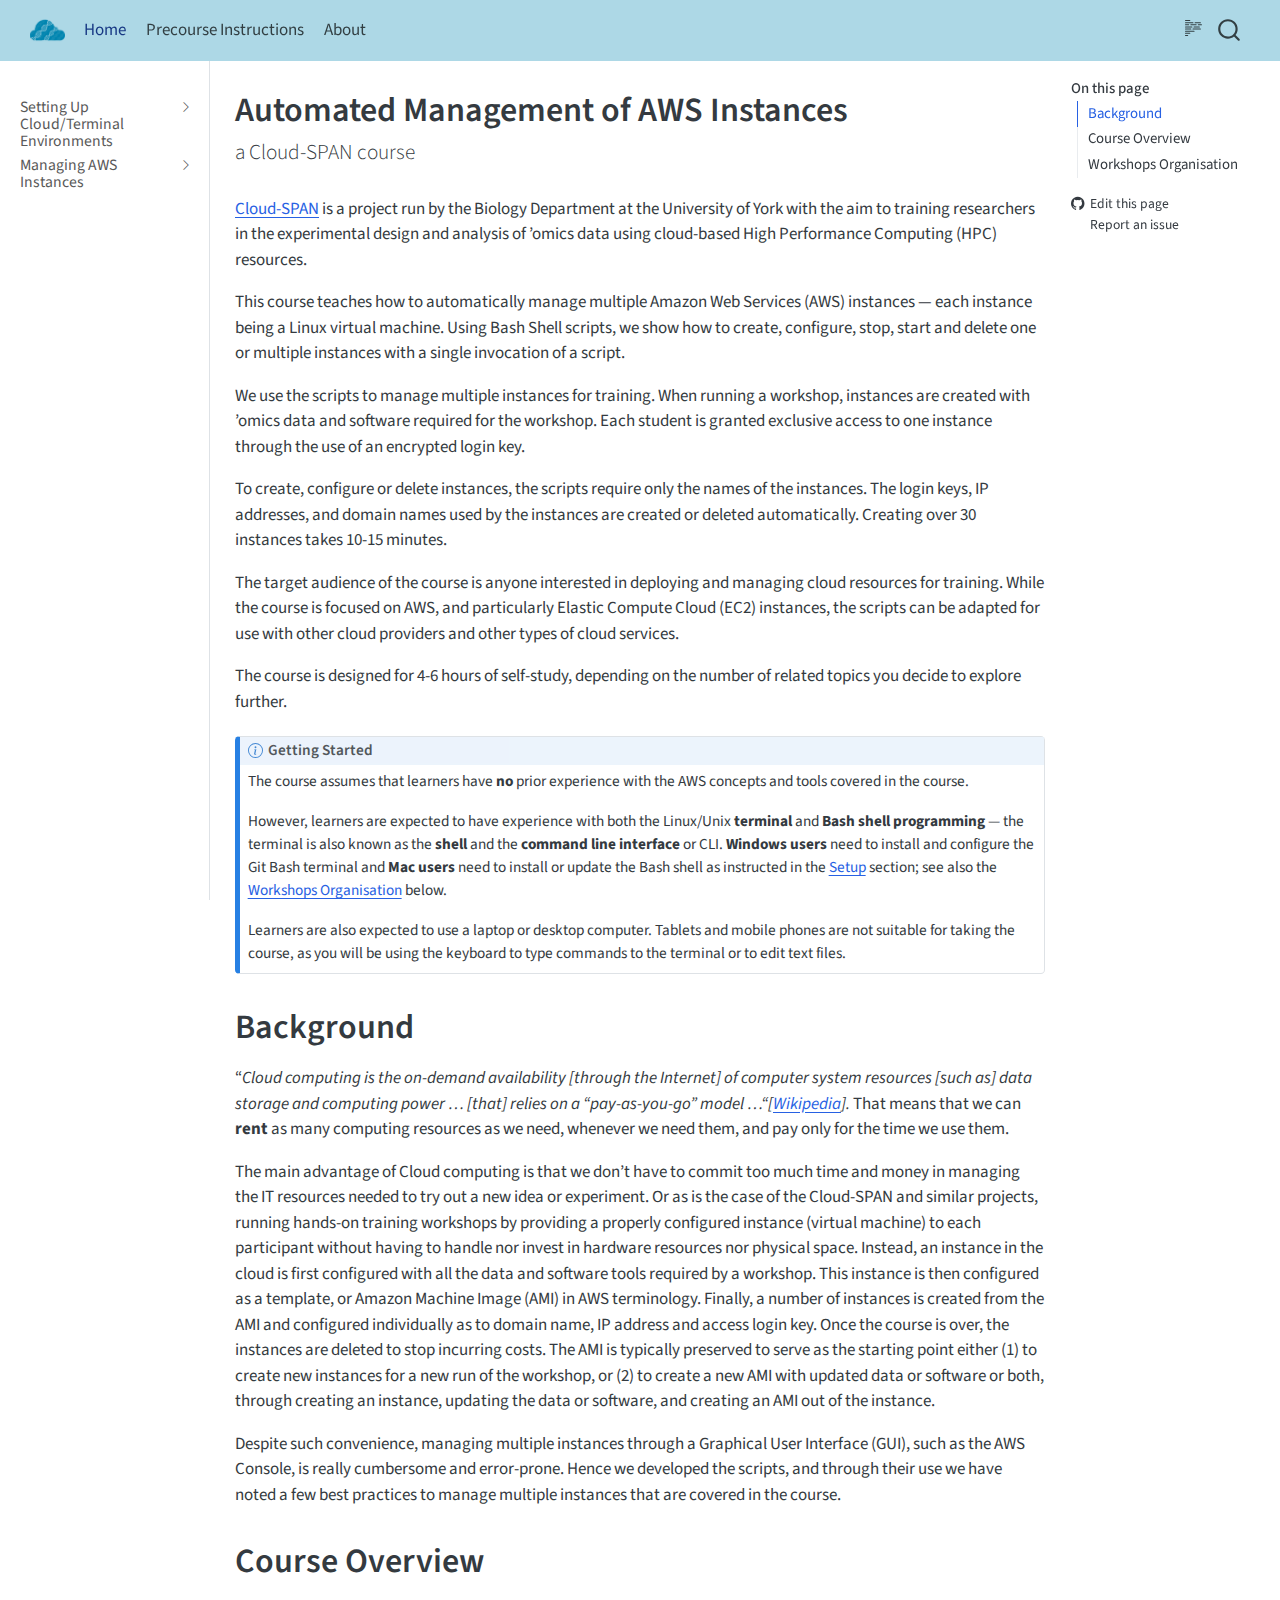
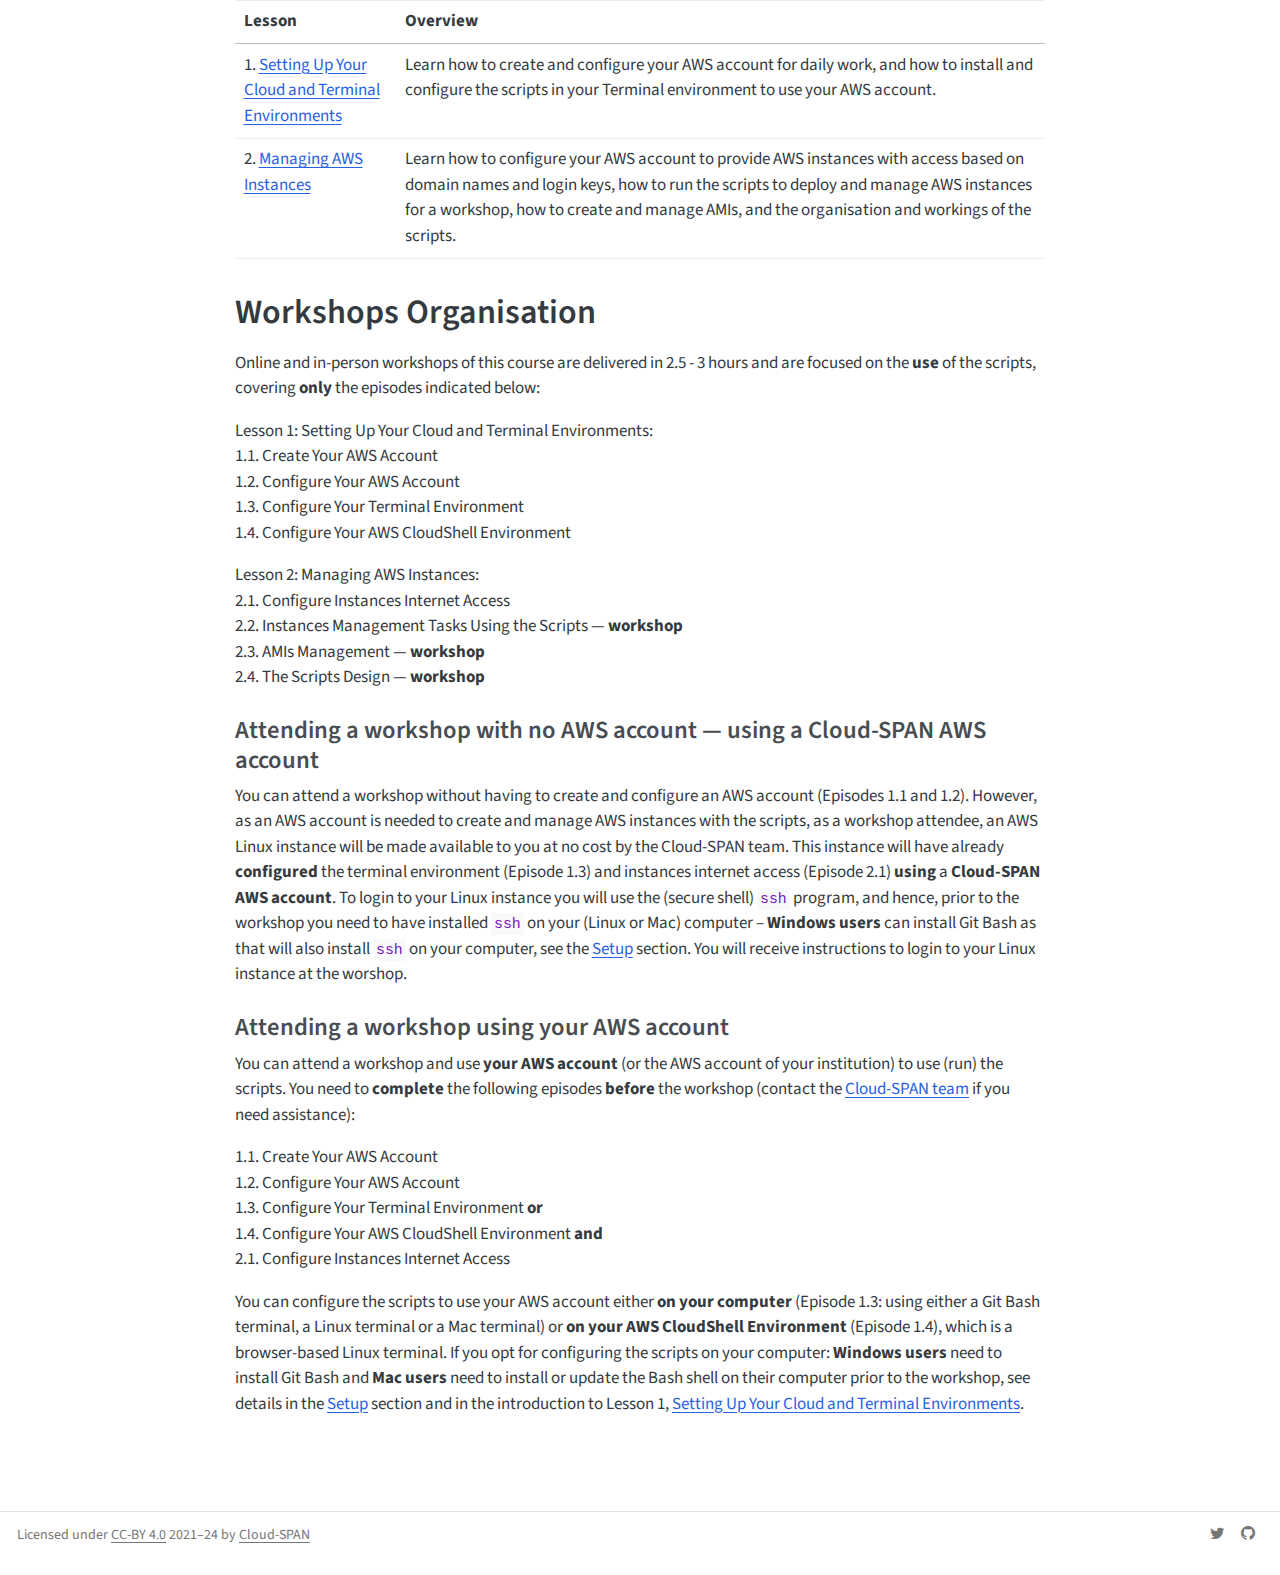
==== commit efe246fd: "Built site for gh-pages" ====
--- a/index.html
+++ b/index.html
@@ -175,13 +175,13 @@
           <li class="sidebar-item">
   <div class="sidebar-item-container"> 
   <a href="./docs/lesson02-managing-aws-instances/01-configure-instances-internet.html" class="sidebar-item-text sidebar-link">
- <span class="menu-text">01-configure-instances-internet.html</span></a>
+ <span class="menu-text">Configure Instances Internet Access</span></a>
   </div>
 </li>
           <li class="sidebar-item">
   <div class="sidebar-item-container"> 
   <a href="./docs/lesson02-managing-aws-instances/02-instances-management.html" class="sidebar-item-text sidebar-link">
- <span class="menu-text">02-instances-management.html</span></a>
+ <span class="menu-text">Instances Management Tasks Using the Scripts</span></a>
   </div>
 </li>
           <li class="sidebar-item">
@@ -308,7 +308,7 @@
 1.3. Configure Your Terminal Environment <strong>or</strong><br>
 1.4. Configure Your AWS CloudShell Environment <strong>and</strong><br>
 2.1. Configure Instances Internet Access</p>
-<p>You can configure the scripts to use your AWS account either <strong>on your computer</strong> (Episode 1.3: using either a Git Bash terminal, a Linux terminal or a Mac terminal) or <strong>on your AWS CloudShell Environment</strong> (Episode 1.4), which is a browser-based Linux terminal. If you opt for configuring the scripts on your computer: <strong>Windows users</strong> need to install Git Bash and&nbsp;<strong>Mac users</strong> need to install or update the Bash shell on their computer prior to the workshop, see details in the <a href="./setup">Setup</a> section and in the introduction to Lesson 1, <a href="https://cloud-span.github.io/cloud-admin-guide-1-setting-work-environments/">Setting Up Your Cloud and Terminal Environments</a>.</p>
+<p>You can configure the scripts to use your AWS account either <strong>on your computer</strong> (Episode 1.3: using either a Git Bash terminal, a Linux terminal or a Mac terminal) or <strong>on your AWS CloudShell Environment</strong> (Episode 1.4), which is a browser-based Linux terminal. If you opt for configuring the scripts on your computer: <strong>Windows users</strong> need to install Git Bash and <strong>Mac users</strong> need to install or update the Bash shell on their computer prior to the workshop, see details in the <a href="./docs/miscellanea/precourse-instructions.html">Setup</a> section and in the introduction to Lesson 1, <a href="./docs/lesson01-setting-work-envs/index.html">Setting Up Your Cloud and Terminal Environments</a>.</p>
 
 
 </section>
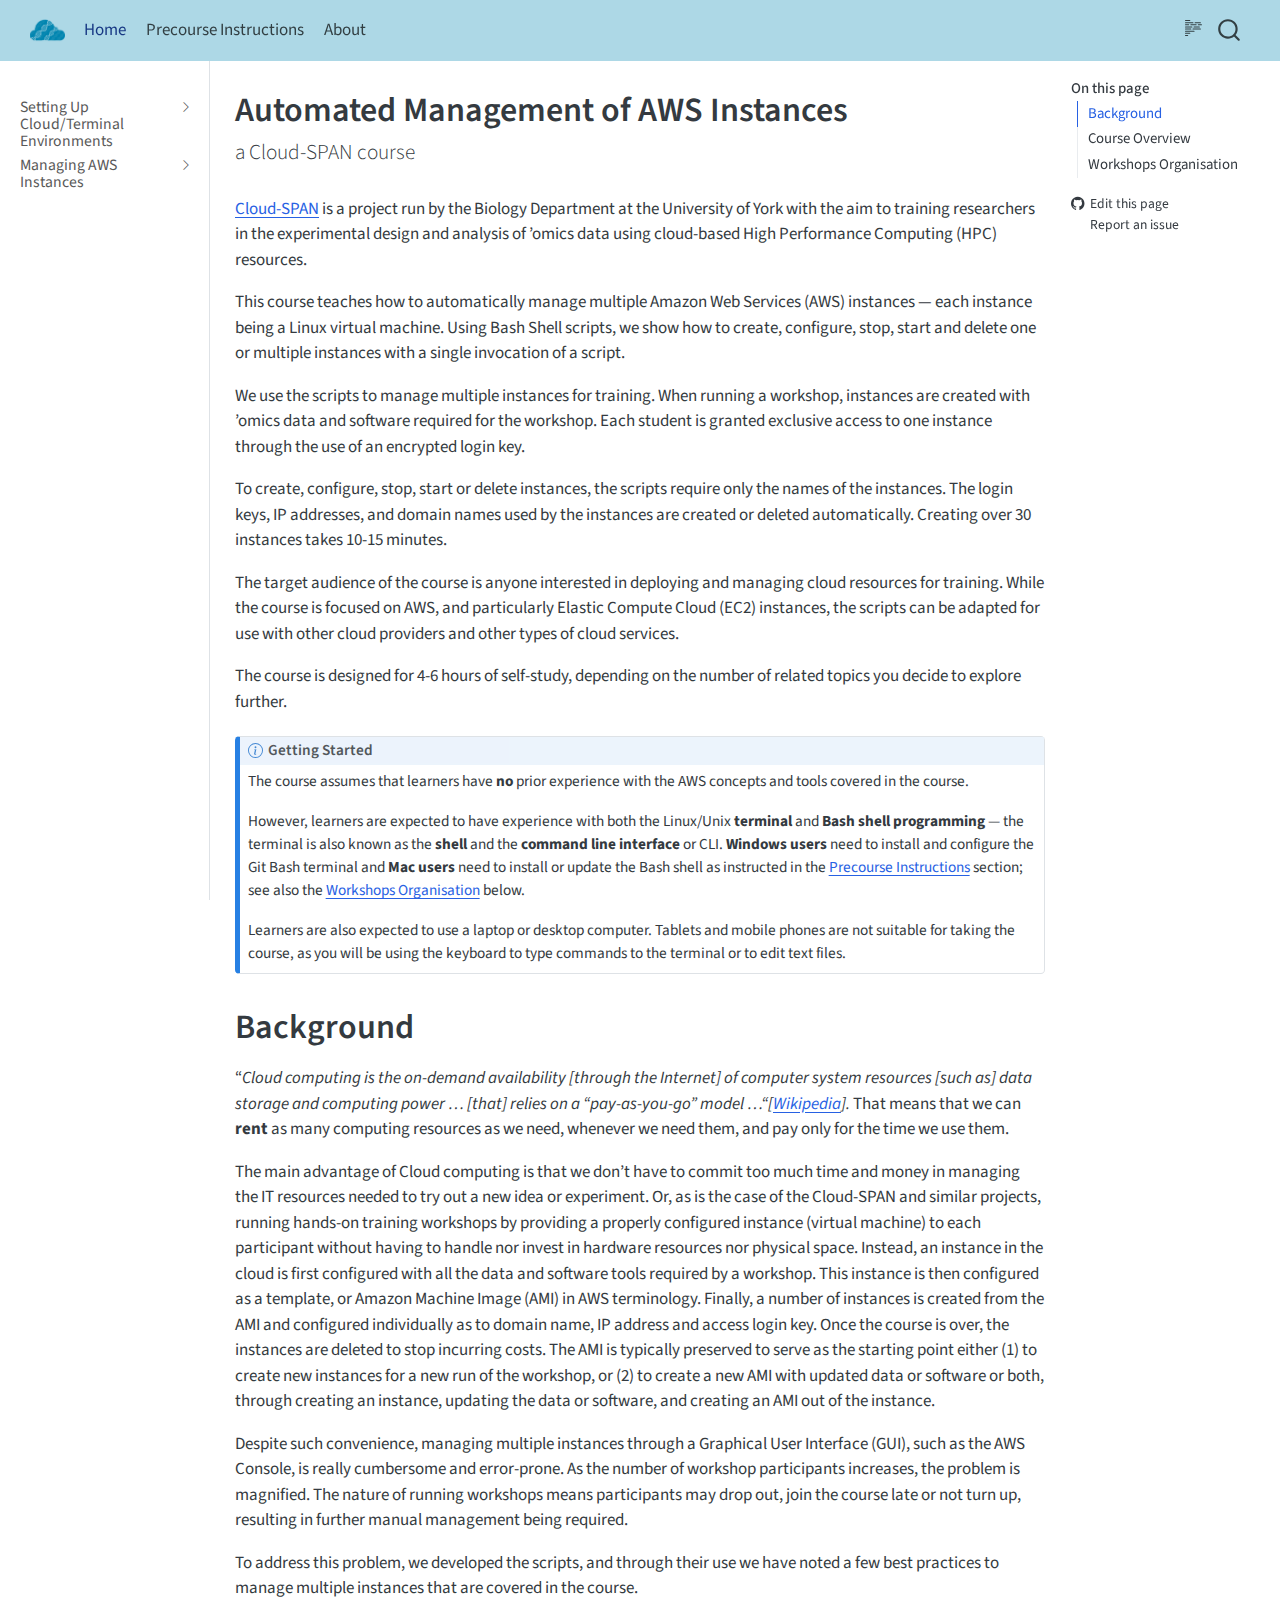
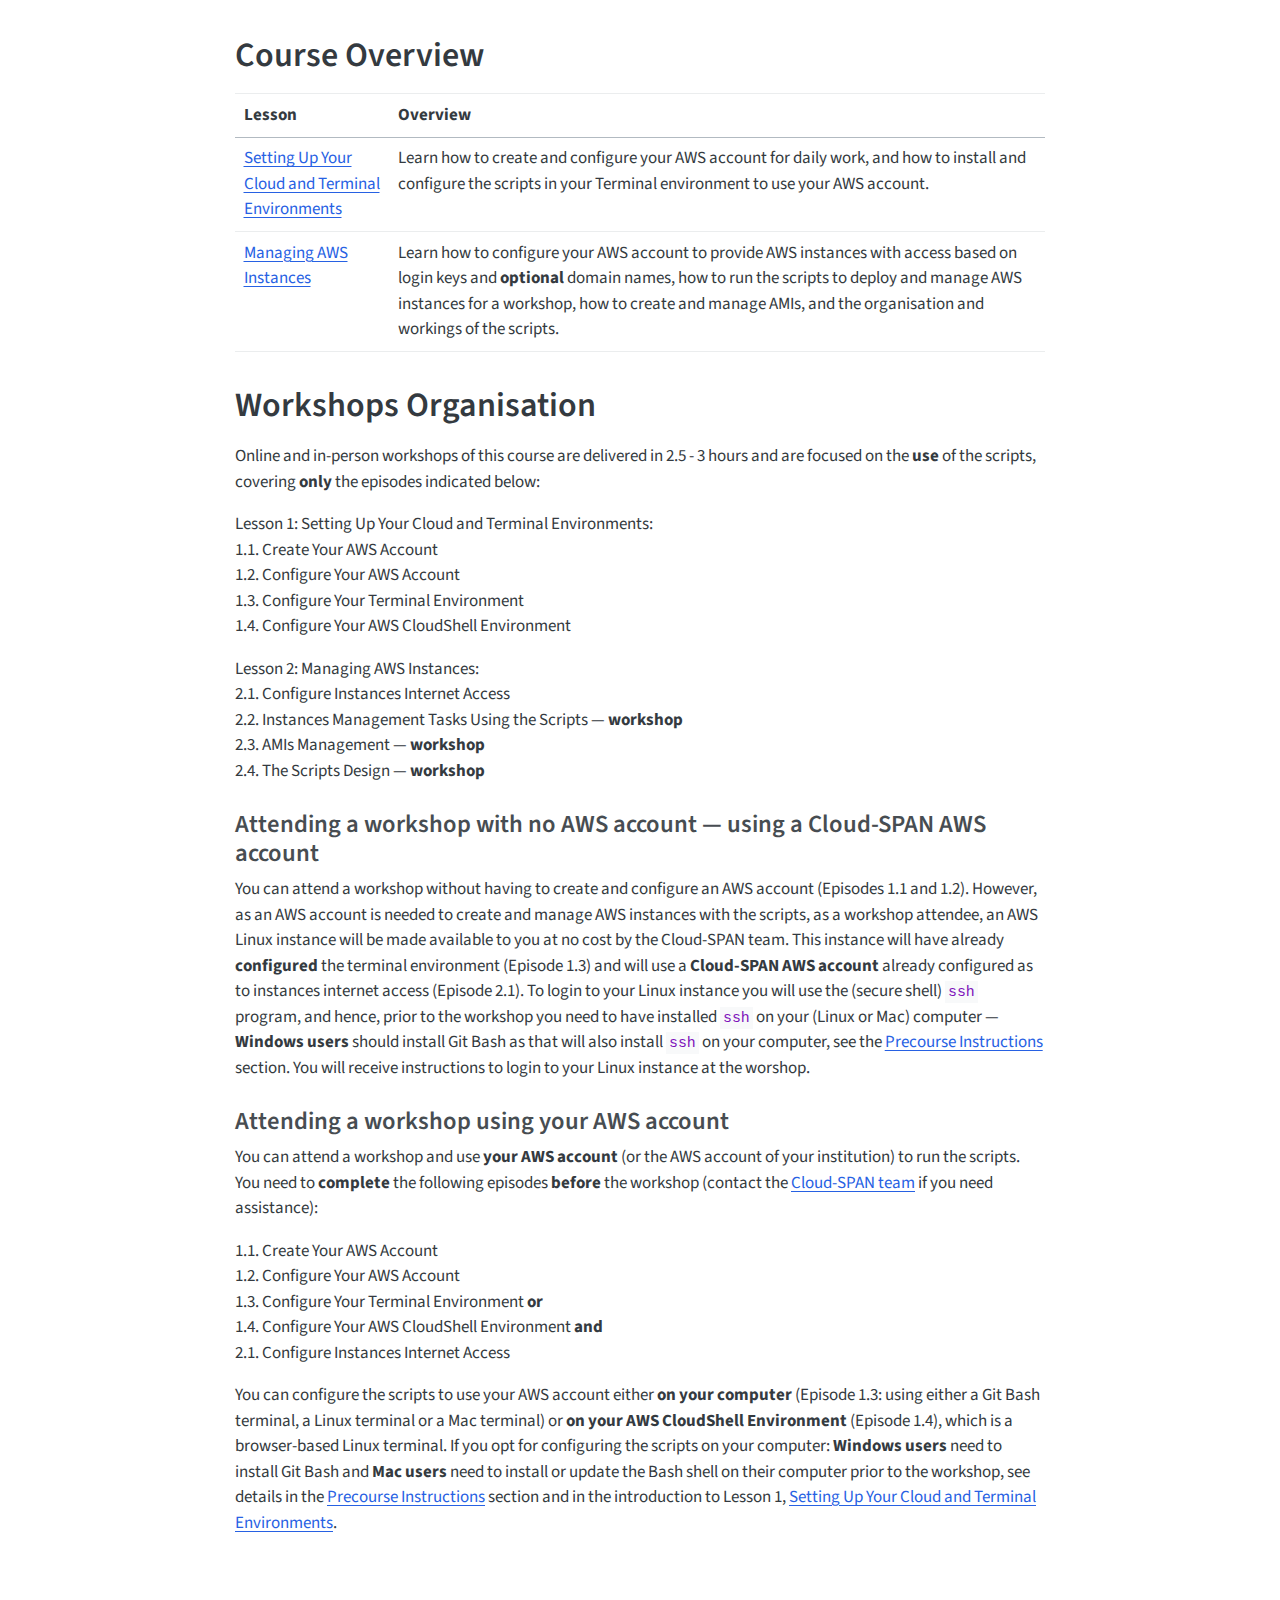
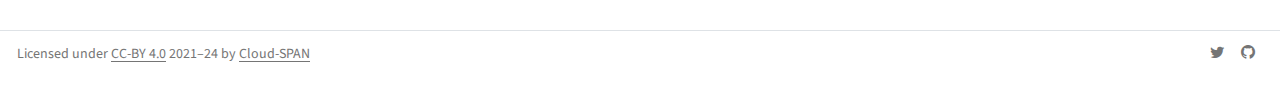
==== commit 85fc2d9c: "Built site for gh-pages" ====
--- a/index.html
+++ b/index.html
@@ -2,7 +2,7 @@
 <html xmlns="http://www.w3.org/1999/xhtml" lang="en" xml:lang="en"><head>
 
 <meta charset="utf-8">
-<meta name="generator" content="quarto-1.4.555">
+<meta name="generator" content="quarto-1.5.57">
 
 <meta name="viewport" content="width=device-width, initial-scale=1.0, user-scalable=yes">
 
@@ -83,7 +83,7 @@
     </a>
   </div>
             <div id="quarto-search" class="" title="Search"></div>
-          <button class="navbar-toggler" type="button" data-bs-toggle="collapse" data-bs-target="#navbarCollapse" aria-controls="navbarCollapse" aria-expanded="false" aria-label="Toggle navigation" onclick="if (window.quartoToggleHeadroom) { window.quartoToggleHeadroom(); }">
+          <button class="navbar-toggler" type="button" data-bs-toggle="collapse" data-bs-target="#navbarCollapse" aria-controls="navbarCollapse" role="menu" aria-expanded="false" aria-label="Toggle navigation" onclick="if (window.quartoToggleHeadroom) { window.quartoToggleHeadroom(); }">
   <span class="navbar-toggler-icon"></span>
 </button>
           <div class="collapse navbar-collapse" id="navbarCollapse">
@@ -102,7 +102,7 @@
   </li>  
 </ul>
           </div> <!-- /navcollapse -->
-          <div class="quarto-navbar-tools">
+            <div class="quarto-navbar-tools">
   <a href="" class="quarto-reader-toggle quarto-navigation-tool px-1" onclick="window.quartoToggleReader(); return false;" title="Toggle reader mode">
   <div class="quarto-reader-toggle-btn">
   <i class="bi"></i>
@@ -113,11 +113,11 @@
     </nav>
   <nav class="quarto-secondary-nav">
     <div class="container-fluid d-flex">
-      <button type="button" class="quarto-btn-toggle btn" data-bs-toggle="collapse" data-bs-target=".quarto-sidebar-collapse-item" aria-controls="quarto-sidebar" aria-expanded="false" aria-label="Toggle sidebar navigation" onclick="if (window.quartoToggleHeadroom) { window.quartoToggleHeadroom(); }">
+      <button type="button" class="quarto-btn-toggle btn" data-bs-toggle="collapse" role="button" data-bs-target=".quarto-sidebar-collapse-item" aria-controls="quarto-sidebar" aria-expanded="false" aria-label="Toggle sidebar navigation" onclick="if (window.quartoToggleHeadroom) { window.quartoToggleHeadroom(); }">
         <i class="bi bi-layout-text-sidebar-reverse"></i>
       </button>
         <nav class="quarto-page-breadcrumbs" aria-label="breadcrumb"><ol class="breadcrumb"><li class="breadcrumb-item">Automated Management of AWS Instances</li></ol></nav>
-        <a class="flex-grow-1" role="button" data-bs-toggle="collapse" data-bs-target=".quarto-sidebar-collapse-item" aria-controls="quarto-sidebar" aria-expanded="false" aria-label="Toggle sidebar navigation" onclick="if (window.quartoToggleHeadroom) { window.quartoToggleHeadroom(); }">      
+        <a class="flex-grow-1" role="navigation" data-bs-toggle="collapse" data-bs-target=".quarto-sidebar-collapse-item" aria-controls="quarto-sidebar" aria-expanded="false" aria-label="Toggle sidebar navigation" onclick="if (window.quartoToggleHeadroom) { window.quartoToggleHeadroom(); }">      
         </a>
     </div>
   </nav>
@@ -132,7 +132,7 @@
       <div class="sidebar-item-container"> 
             <a href="./docs/lesson01-setting-work-envs/index.html" class="sidebar-item-text sidebar-link">
  <span class="menu-text">Setting Up Cloud/Terminal Environments</span></a>
-          <a class="sidebar-item-toggle text-start collapsed" data-bs-toggle="collapse" data-bs-target="#quarto-sidebar-section-1" aria-expanded="false" aria-label="Toggle section">
+          <a class="sidebar-item-toggle text-start collapsed" data-bs-toggle="collapse" data-bs-target="#quarto-sidebar-section-1" role="navigation" aria-expanded="false" aria-label="Toggle section">
             <i class="bi bi-chevron-right ms-2"></i>
           </a> 
       </div>
@@ -167,7 +167,7 @@
       <div class="sidebar-item-container"> 
             <a href="./docs/lesson02-managing-aws-instances/index.html" class="sidebar-item-text sidebar-link">
  <span class="menu-text">Managing AWS Instances</span></a>
-          <a class="sidebar-item-toggle text-start collapsed" data-bs-toggle="collapse" data-bs-target="#quarto-sidebar-section-2" aria-expanded="false" aria-label="Toggle section">
+          <a class="sidebar-item-toggle text-start collapsed" data-bs-toggle="collapse" data-bs-target="#quarto-sidebar-section-2" role="navigation" aria-expanded="false" aria-label="Toggle section">
             <i class="bi bi-chevron-right ms-2"></i>
           </a> 
       </div>
@@ -185,11 +185,17 @@
   </div>
 </li>
           <li class="sidebar-item">
- <span class="menu-text">docs/lesson02-managing-aws-instances/03-amis-management.qmd</span>
-  </li>
+  <div class="sidebar-item-container"> 
+  <a href="./docs/lesson02-managing-aws-instances/03-ami-management.html" class="sidebar-item-text sidebar-link">
+ <span class="menu-text">AMIs Management</span></a>
+  </div>
+</li>
           <li class="sidebar-item">
- <span class="menu-text">docs/lesson02-managing-aws-instances/03-scripts-design.qmd</span>
-  </li>
+  <div class="sidebar-item-container"> 
+  <a href="./docs/lesson02-managing-aws-instances/04-scripts-design.html" class="sidebar-item-text sidebar-link">
+ <span class="menu-text">The Scripts Design</span></a>
+  </div>
+</li>
       </ul>
   </li>
     </ul>
@@ -238,7 +244,7 @@
 <p><a href="https://cloud-span.york.ac.uk">Cloud-SPAN</a> is a project run by the Biology Department at the University of York with the aim to training researchers in the experimental design and analysis of ’omics data using cloud-based High Performance Computing (HPC) resources.</p>
 <p>This course teaches how to automatically manage multiple Amazon Web Services (AWS) instances — each instance being a Linux virtual machine. Using Bash Shell scripts, we show how to create, configure, stop, start and delete one or multiple instances with a single invocation of a script.</p>
 <p>We use the scripts to manage multiple instances for training. When running a workshop, instances are created with ’omics data and software required for the workshop. Each student is granted exclusive access to one instance through the use of an encrypted login key.</p>
-<p>To create, configure or delete instances, the scripts require only the names of the instances. The login keys, IP addresses, and domain names used by the instances are created or deleted automatically. Creating over 30 instances takes 10-15 minutes.</p>
+<p>To create, configure, stop, start or delete instances, the scripts require only the names of the instances. The login keys, IP addresses, and domain names used by the instances are created or deleted automatically. Creating over 30 instances takes 10-15 minutes.</p>
 <p>The target audience of the course is anyone interested in deploying and managing cloud resources for training. While the course is focused on AWS, and particularly Elastic Compute Cloud (EC2) instances, the scripts can be adapted for use with other cloud providers and other types of cloud services.</p>
 <p>The course is designed for 4-6 hours of self-study, depending on the number of related topics you decide to explore further.</p>
 <div class="callout callout-style-default callout-note callout-titled">
@@ -252,15 +258,16 @@
 </div>
 <div class="callout-body-container callout-body">
 <p>The course assumes that learners have <strong>no</strong> prior experience with the AWS concepts and tools covered in the course.</p>
-<p>However, learners are expected to have experience with both the Linux/Unix <strong>terminal</strong> and <strong>Bash shell programming</strong> — the terminal is also known as the <strong>shell</strong> and the <strong>command line interface</strong> or CLI. <strong>Windows users</strong> need to install and configure the Git Bash terminal and <strong>Mac users</strong> need to install or update the Bash shell as instructed in the <a href="./docs/miscellanea/precourse-instructions.html">Setup</a> section; see also the <a href="#workshops-organisation">Workshops Organisation</a> below.</p>
+<p>However, learners are expected to have experience with both the Linux/Unix <strong>terminal</strong> and <strong>Bash shell programming</strong> — the terminal is also known as the <strong>shell</strong> and the <strong>command line interface</strong> or CLI. <strong>Windows users</strong> need to install and configure the Git Bash terminal and <strong>Mac users</strong> need to install or update the Bash shell as instructed in the <a href="./docs/miscellanea/precourse-instructions.html">Precourse Instructions</a> section; see also the <a href="#workshops-organisation">Workshops Organisation</a> below.</p>
 <p>Learners are also expected to use a laptop or desktop computer. Tablets and mobile phones are not suitable for taking the course, as you will be using the keyboard to type commands to the terminal or to edit text files.</p>
 </div>
 </div>
 <section id="background" class="level1">
 <h1>Background</h1>
 <p>“<em>Cloud computing is the on-demand availability [through the Internet] of computer system resources [such as] data storage and computing power … [that] relies on a “pay-as-you-go” model …“[<a href="https://en.wikipedia.org/wiki/Cloud_computing">Wikipedia</a>].</em> That means that we can <strong>rent</strong> as many computing resources as we need, whenever we need them, and pay only for the time we use them.</p>
-<p>The main advantage of Cloud computing is that we don’t have to commit too much time and money in managing the IT resources needed to try out a new idea or experiment. Or as is the case of the Cloud-SPAN and similar projects, running hands-on training workshops by providing a properly configured instance (virtual machine) to each participant without having to handle nor invest in hardware resources nor physical space. Instead, an instance in the cloud is first configured with all the data and software tools required by a workshop. This instance is then configured as a template, or Amazon Machine Image (AMI) in AWS terminology. Finally, a number of instances is created from the AMI and configured individually as to domain name, IP address and access login key. Once the course is over, the instances are deleted to stop incurring costs. The AMI is typically preserved to serve as the starting point either (1) to create new instances for a new run of the workshop, or (2) to create a new AMI with updated data or software or both, through creating an instance, updating the data or software, and creating an AMI out of the instance.</p>
-<p>Despite such convenience, managing multiple instances through a Graphical User Interface (GUI), such as the AWS Console, is really cumbersome and error-prone. Hence we developed the scripts, and through their use we have noted a few best practices to manage multiple instances that are covered in the course.</p>
+<p>The main advantage of Cloud computing is that we don’t have to commit too much time and money in managing the IT resources needed to try out a new idea or experiment. Or, as is the case of the Cloud-SPAN and similar projects, running hands-on training workshops by providing a properly configured instance (virtual machine) to each participant without having to handle nor invest in hardware resources nor physical space. Instead, an instance in the cloud is first configured with all the data and software tools required by a workshop. This instance is then configured as a template, or Amazon Machine Image (AMI) in AWS terminology. Finally, a number of instances is created from the AMI and configured individually as to domain name, IP address and access login key. Once the course is over, the instances are deleted to stop incurring costs. The AMI is typically preserved to serve as the starting point either (1) to create new instances for a new run of the workshop, or (2) to create a new AMI with updated data or software or both, through creating an instance, updating the data or software, and creating an AMI out of the instance.</p>
+<p>Despite such convenience, managing multiple instances through a Graphical User Interface (GUI), such as the AWS Console, is really cumbersome and error-prone. As the number of workshop participants increases, the problem is magniﬁed. The nature of running workshops means participants may drop out, join the course late or not turn up, resulting in further manual management being required.</p>
+<p>To address this problem, we developed the scripts, and through their use we have noted a few best practices to manage multiple instances that are covered in the course.</p>
 </section>
 <section id="course-overview" class="level1">
 <h1>Course Overview</h1>
@@ -273,12 +280,12 @@
 </thead>
 <tbody>
 <tr class="odd">
-<td>1. <a href="https://cloud-span.github.io/cloud-admin-guide-1-setting-work-environments/">Setting Up Your Cloud and Terminal Environments</a></td>
+<td><a href="./docs/lesson01-setting-work-envs/index.html">Setting Up Your Cloud and Terminal Environments</a></td>
 <td>Learn how to create and configure your AWS account for daily work, and how to install and configure the scripts in your Terminal environment to use your AWS account.</td>
 </tr>
 <tr class="even">
-<td>2. <a href="https://cloud-span.github.io/cloud-admin-guide-2-managing-aws-instances/">Managing AWS Instances</a></td>
-<td>Learn how to configure your AWS account to provide AWS instances with access based on domain names and login keys, how to run the scripts to deploy and manage AWS instances for a workshop, how to create and manage AMIs, and the organisation and workings of the scripts.</td>
+<td><a href="./docs/lesson02-managing-aws-instances/index.html">Managing AWS Instances</a></td>
+<td>Learn how to configure your AWS account to provide AWS instances with access based on login keys and <strong>optional</strong> domain names, how to run the scripts to deploy and manage AWS instances for a workshop, how to create and manage AMIs, and the organisation and workings of the scripts.</td>
 </tr>
 </tbody>
 </table>
@@ -298,17 +305,17 @@
 2.4. The Scripts Design — <strong>workshop</strong></p>
 <section id="attending-a-workshop-with-no-aws-account-using-a-cloud-span-aws-account" class="level3">
 <h3 class="anchored" data-anchor-id="attending-a-workshop-with-no-aws-account-using-a-cloud-span-aws-account">Attending a workshop with no AWS account — using a Cloud-SPAN AWS account</h3>
-<p>You can attend a workshop without having to create and configure an AWS account (Episodes 1.1 and 1.2). However, as an AWS account is needed to create and manage AWS instances with the scripts, as a workshop attendee, an AWS Linux instance will be made available to you at no cost by the Cloud-SPAN team. This instance will have already <strong>configured</strong> the terminal environment (Episode 1.3) and instances internet access (Episode 2.1) <strong>using</strong> a <strong>Cloud-SPAN AWS account</strong>. To login to your Linux instance you will use the (secure shell) <code>ssh</code> program, and hence, prior to the workshop you need to have installed <code>ssh</code> on your (Linux or Mac) computer – <strong>Windows users</strong> can install Git Bash as that will also install <code>ssh</code> on your computer, see the <a href="./setup">Setup</a> section. You will receive instructions to login to your Linux instance at the worshop.</p>
+<p>You can attend a workshop without having to create and configure an AWS account (Episodes 1.1 and 1.2). However, as an AWS account is needed to create and manage AWS instances with the scripts, as a workshop attendee, an AWS Linux instance will be made available to you at no cost by the Cloud-SPAN team. This instance will have already <strong>configured</strong> the terminal environment (Episode 1.3) and will use a <strong>Cloud-SPAN AWS account</strong> already configured as to instances internet access (Episode 2.1). To login to your Linux instance you will use the (secure shell) <code>ssh</code> program, and hence, prior to the workshop you need to have installed <code>ssh</code> on your (Linux or Mac) computer — <strong>Windows users</strong> should install Git Bash as that will also install <code>ssh</code> on your computer, see the <a href="./docs/miscellanea/precourse-instructions.html">Precourse Instructions</a> section. You will receive instructions to login to your Linux instance at the worshop.</p>
 </section>
 <section id="attending-a-workshop-using-your-aws-account" class="level3">
 <h3 class="anchored" data-anchor-id="attending-a-workshop-using-your-aws-account">Attending a workshop using your AWS account</h3>
-<p>You can attend a workshop and use <strong>your AWS account</strong> (or the AWS account of your institution) to use (run) the scripts. You need to <strong>complete</strong> the following episodes <strong>before</strong> the workshop (contact the <a href="https://cloud-span.york.ac.uk/contact">Cloud-SPAN team</a> if you need assistance):</p>
+<p>You can attend a workshop and use <strong>your AWS account</strong> (or the AWS account of your institution) to run the scripts. You need to <strong>complete</strong> the following episodes <strong>before</strong> the workshop (contact the <a href="https://cloud-span.york.ac.uk/contact-us">Cloud-SPAN team</a> if you need assistance):</p>
 <p>1.1. Create Your AWS Account<br>
 1.2. Configure Your AWS Account<br>
 1.3. Configure Your Terminal Environment <strong>or</strong><br>
 1.4. Configure Your AWS CloudShell Environment <strong>and</strong><br>
 2.1. Configure Instances Internet Access</p>
-<p>You can configure the scripts to use your AWS account either <strong>on your computer</strong> (Episode 1.3: using either a Git Bash terminal, a Linux terminal or a Mac terminal) or <strong>on your AWS CloudShell Environment</strong> (Episode 1.4), which is a browser-based Linux terminal. If you opt for configuring the scripts on your computer: <strong>Windows users</strong> need to install Git Bash and <strong>Mac users</strong> need to install or update the Bash shell on their computer prior to the workshop, see details in the <a href="./docs/miscellanea/precourse-instructions.html">Setup</a> section and in the introduction to Lesson 1, <a href="./docs/lesson01-setting-work-envs/index.html">Setting Up Your Cloud and Terminal Environments</a>.</p>
+<p>You can configure the scripts to use your AWS account either <strong>on your computer</strong> (Episode 1.3: using either a Git Bash terminal, a Linux terminal or a Mac terminal) or <strong>on your AWS CloudShell Environment</strong> (Episode 1.4), which is a browser-based Linux terminal. If you opt for configuring the scripts on your computer: <strong>Windows users</strong> need to install Git Bash and <strong>Mac users</strong> need to install or update the Bash shell on their computer prior to the workshop, see details in the <a href="./docs/miscellanea/precourse-instructions.html">Precourse Instructions</a> section and in the introduction to Lesson 1, <a href="./docs/lesson01-setting-work-envs/index.html">Setting Up Your Cloud and Terminal Environments</a>.</p>
 
 
 </section>
@@ -350,18 +357,7 @@
     }
     return false;
   }
-  const clipboard = new window.ClipboardJS('.code-copy-button', {
-    text: function(trigger) {
-      const codeEl = trigger.previousElementSibling.cloneNode(true);
-      for (const childEl of codeEl.children) {
-        if (isCodeAnnotation(childEl)) {
-          childEl.remove();
-        }
-      }
-      return codeEl.innerText;
-    }
-  });
-  clipboard.on('success', function(e) {
+  const onCopySuccess = function(e) {
     // button target
     const button = e.trigger;
     // don't keep focus
@@ -393,7 +389,29 @@
     }, 1000);
     // clear code selection
     e.clearSelection();
+  }
+  const getTextToCopy = function(trigger) {
+      const codeEl = trigger.previousElementSibling.cloneNode(true);
+      for (const childEl of codeEl.children) {
+        if (isCodeAnnotation(childEl)) {
+          childEl.remove();
+        }
+      }
+      return codeEl.innerText;
+  }
+  const clipboard = new window.ClipboardJS('.code-copy-button:not([data-in-quarto-modal])', {
+    text: getTextToCopy
   });
+  clipboard.on('success', onCopySuccess);
+  if (window.document.getElementById('quarto-embedded-source-code-modal')) {
+    // For code content inside modals, clipBoardJS needs to be initialized with a container option
+    // TODO: Check when it could be a function (https://github.com/zenorocha/clipboard.js/issues/860)
+    const clipboardModal = new window.ClipboardJS('.code-copy-button[data-in-quarto-modal]', {
+      text: getTextToCopy,
+      container: window.document.getElementById('quarto-embedded-source-code-modal')
+    });
+    clipboardModal.on('success', onCopySuccess);
+  }
     var localhostRegex = new RegExp(/^(?:http|https):\/\/localhost\:?[0-9]*\//);
     var mailtoRegex = new RegExp(/^mailto:/);
       var filterRegex = new RegExp("https:\/\/Cloud-SPAN\.github\.io\/cloud-admin-guide-v2q\/");
@@ -401,7 +419,7 @@
         return filterRegex.test(href) || localhostRegex.test(href) || mailtoRegex.test(href);
     }
     // Inspect non-navigation links and adorn them if external
- 	var links = window.document.querySelectorAll('a[href]:not(.nav-link):not(.navbar-brand):not(.toc-action):not(.sidebar-link):not(.sidebar-item-toggle):not(.pagination-link):not(.no-external):not([aria-hidden]):not(.dropdown-item):not(.quarto-navigation-tool)');
+ 	var links = window.document.querySelectorAll('a[href]:not(.nav-link):not(.navbar-brand):not(.toc-action):not(.sidebar-link):not(.sidebar-item-toggle):not(.pagination-link):not(.no-external):not([aria-hidden]):not(.dropdown-item):not(.quarto-navigation-tool):not(.about-link)');
     for (var i=0; i<links.length; i++) {
       const link = links[i];
       if (!isInternal(link.href)) {
@@ -742,7 +760,7 @@
     </a>
   </li>  
     <li class="nav-item compact">
-    <a class="nav-link" href="https://github.com/Cloud-SPAN/nerc-metagenomics-v2q">
+    <a class="nav-link" href="https://github.com/Cloud-SPAN/cloud-admin-guide-v2q">
       <i class="bi bi-github" role="img" aria-label="Quarto GitHub">
 </i> 
     </a>
